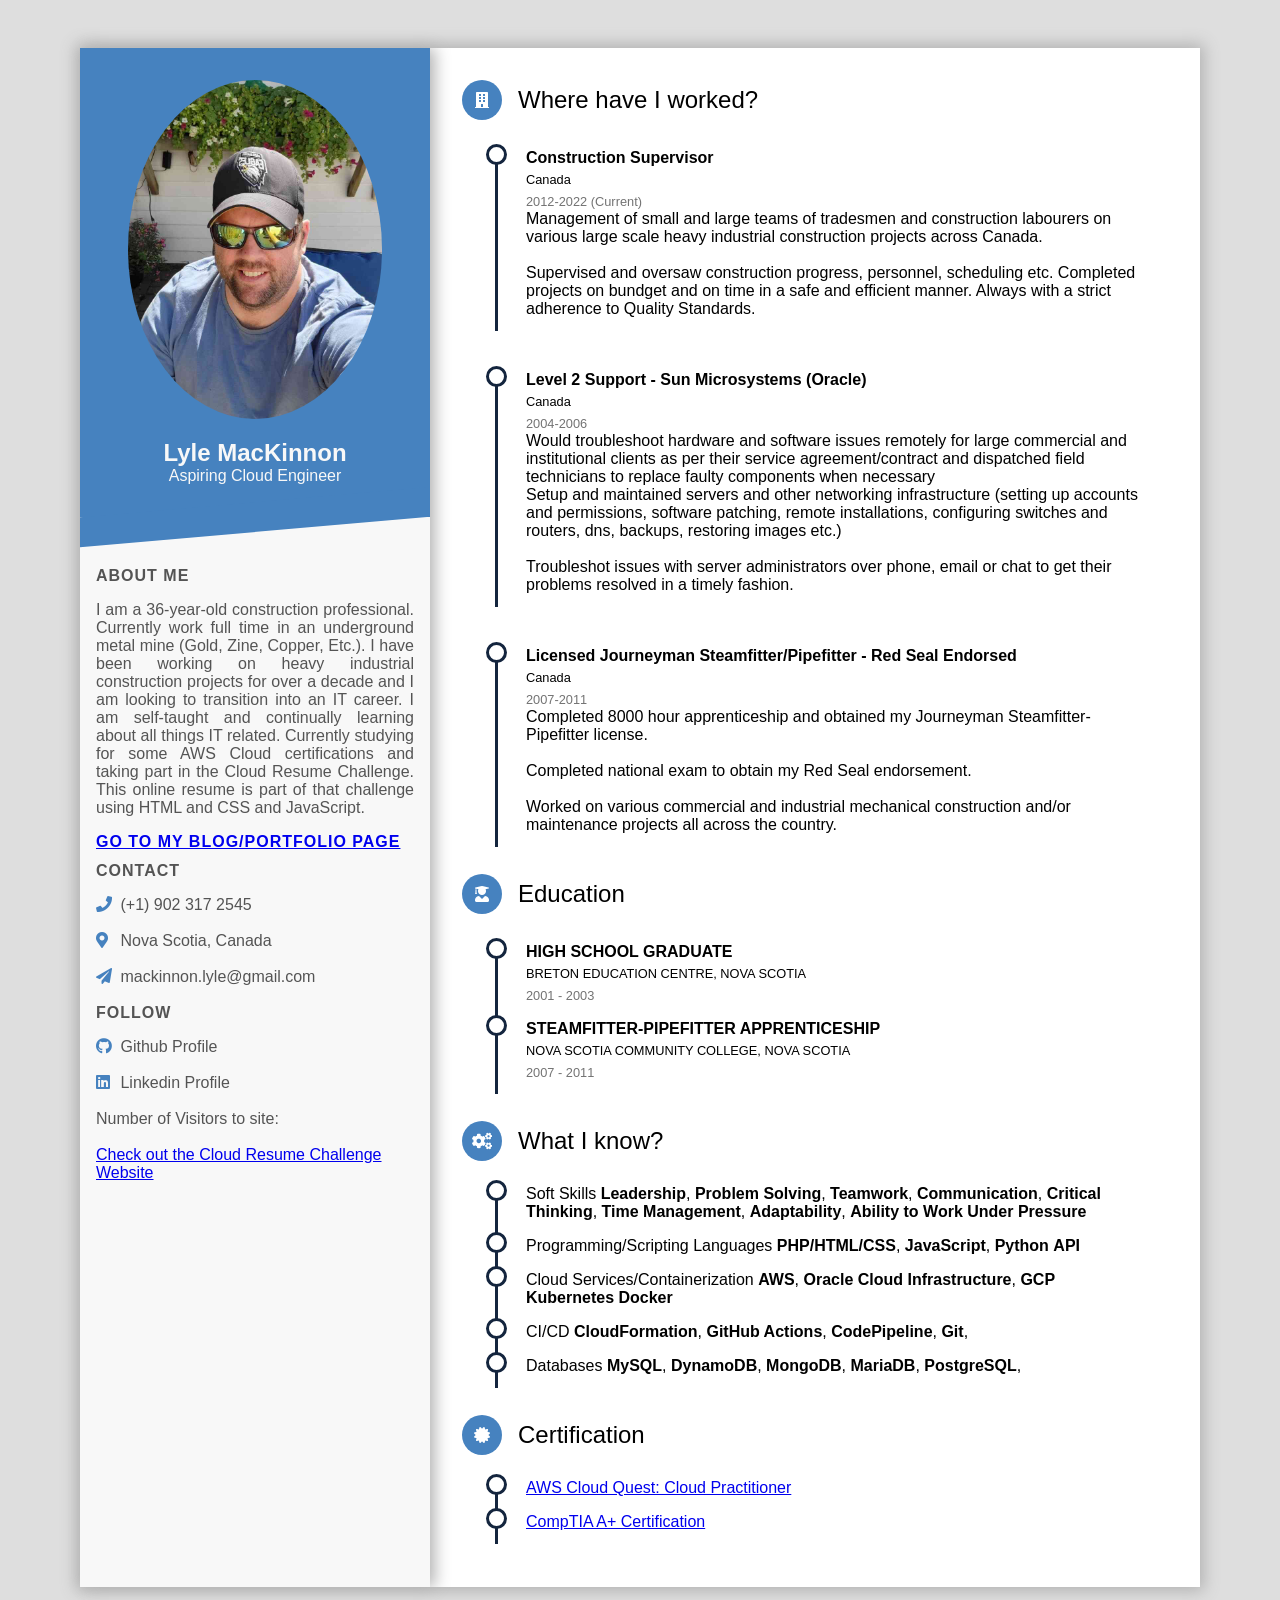
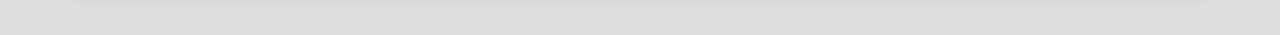
==== website/index.html @ 3e579a57 "added Tests 19" ====
<!DOCTYPE html>
<html>
    <head>

      <script src="script.js"></script>


        
        <meta charset="utf-8">
        <meta http-equiv="X-UA-Compatible" content="IE=edge">
        <meta name="viewport" content="width=device-width, initial-scale=1">
        <meta name="description" content="Lyle's Cloud Resume Challenge Website">
        <meta property="og:site_name" content="Lyle MacKinnon">
        <meta property="og:title" content="Future Cloud Engineer" />
        <meta property="og:description" content="Lyle's Cloud Resume Challenge Website" />
        <meta property="og:image" itemprop="image" content="lyle.jpg">
        <meta property="og:type" content="website" />
        <link rel="stylesheet" href="style.css">
        <link rel="stylesheet" href="https://use.fontawesome.com/releases/v5.0.13/css/all.css" integrity="sha384-DNOHZ68U8hZfKXOrtjWvjxusGo9WQnrNx2sqG0tfsghAvtVlRW3tvkXWZh58N9jp" crossorigin="anonymous">
        <title>Lyle's Cloud Resume Challenge Website</title>
    </head>
    <body>
      <script src="script.js"></script>
            <div class="wrapper">
                    <div class="intro">
                      <div class="profile">
                        <div class="photo">
                          <img src="lyle.jpg">
                        </div>
                        <div class="bio">
                          <h1 class="name">Lyle MacKinnon</h1>
                          <p class="profession">Aspiring Cloud Engineer</p>
                        </div>
                      </div>

                      



                      <div class="intro-section about">

                        <h1 class="title">About me</h1>
                        <p class="paragraph">
                            I am a 36-year-old construction professional. Currently work full time in an underground metal mine (Gold, Zine, Copper, Etc.). I have been working on heavy industrial construction projects for over a decade and I am looking to transition into an IT career.  I am self-taught and continually learning about all things IT related.  Currently studying for some AWS Cloud certifications and taking part in the Cloud Resume Challenge. This online resume is part of that challenge using HTML and CSS and JavaScript.
                        </p>
                      </div>
                      <div class="intro-section contact">
                          <h1 class="title"><a target="_blank" rel="author" href="https://www.lylemackinnon.com">Go To My Blog/Portfolio Page</a></h1>    
                      </div>
                      <div class="intro-section contact">
                        <h1 class="title">Contact</h1>
                        <div class="info-section">
                          <i class="fas fa-phone"></i>
                          <span>(+1) 902 317 2545</span>
                        </div>
                        <div class="info-section">
                          <i class="fas fa-map-marker-alt"></i>
                          <span>Nova Scotia, Canada</span>
                        </div>
                        <div class="info-section">
                          <i class="fas fa-paper-plane"></i>
                          <span>mackinnon.lyle@gmail.com</span>
                        </div>
                      </div>
                  
                      <div class="intro-section follow">
                        <h1 class="title">Follow</h1>
                        <div class="info-section link">
                          <i class="fab fa-github"></i>
                          <a target="_blank" rel="author" href="https://github.com/mackinnonlyle">
                            <span>Github Profile</span>
                          </a>
                        </div>
                     
                        <div class="info-section link">
                          <i class="fab fa-linkedin"></i>
                          <a target="_blank" rel="author" href="https://www.linkedin.com/in/lyle-m-a7637022a/">
                            <span>Linkedin Profile</span>
                          </a>
                        </div>

                        <div id="visitors" class="visitors"> Number of Visitors to site: <span id="visits"></span><span id="loader" class="loader"></span>
                        </div>
                        
                        <br>
                        <div><a href="https://cloudresumechallenge.dev">Check out the Cloud Resume Challenge Website</a></div>
                      </div>
                    </div>
                    <div class="detail">
                        <div class="detail-section edu">
                            <div class="detail-title">
                                <div class="title-icon">
                                <i class="fas fa-building"></i>
                                </div>
                                <span>Where have I worked?</span>
                            </div>
                            <div class="detail-content">
                                <div class="timeline-block">
                                <h1>Construction Supervisor</h1>
                                <p>Canada</p>
                                <time>2012-2022 (Current)</time>
                                <div>
                                    
                                  <div>
                                      Management of small and large teams of tradesmen and construction labourers on various large scale heavy industrial construction projects across Canada.
                                  </div>
                                  <br>
                                  <div>
                                      Supervised and oversaw construction progress, personnel, scheduling etc. Completed projects on bundget and on time in a safe and efficient manner. Always with a strict adherence to Quality Standards.
                                  </div>
                                    
                                </div>
                                </div>
                            </div>
                           
                            <div class="detail-content">
                                    <div class="timeline-block">
                                    <h1>Level 2 Support - Sun Microsystems (Oracle)</h1>
                                    <p>Canada</p>
                                    <time>2004-2006</time>
                                    <div>
                                        Would troubleshoot hardware and software issues remotely for large commercial and institutional clients as per their service agreement/contract and dispatched field technicians to replace faulty components when necessary
                      
                                            <div>
                                                Setup and maintained servers and other networking infrastructure (setting up accounts and permissions, software patching, remote installations, configuring switches and routers, dns, backups, restoring images etc.)
                                            </div>
                                            <br>
                                            <div>
                                                Troubleshot issues with server administrators over phone, email or chat to get their problems resolved in a timely fashion.
                                              </div>
                                      
                                    
                                                
                                            </div>
                                            </div>
                                    </div>
                                    <div class="detail-content">
                                      <div class="timeline-block">
                                      <h1>Licensed  Journeyman Steamfitter/Pipefitter - Red Seal Endorsed</h1>
                                      <p>Canada</p>
                                      <time>2007-2011</time>
                                      <div>
                                          
                                        <div>
                                            Completed 8000 hour apprenticeship and obtained my Journeyman Steamfitter-Pipefitter license.
                                        </div>
                                        <br>
                                        <div>
                                            Completed national exam to obtain my Red Seal endorsement.
                                        </div>
                                        <br>
                                        <div>
                                            Worked on various commercial and industrial mechanical construction and/or maintenance projects all across the country.
                                        </div>
                                       
                                      </div>
                                      </div>
                                  </div>

                        </div>
                      <div class="detail-section edu">
                        <div class="detail-title">
                          <div class="title-icon">
                            <i class="fas fa-user-graduate"></i>
                          </div>
                          <span>Education</span>
                        </div>
                        <div class="detail-content">
                          <div class="timeline-block">
                            <h1>HIGH SCHOOL GRADUATE </h1>
                            <p>BRETON EDUCATION CENTRE, NOVA SCOTIA</p>
                            <time>2001 - 2003</time>

                          </div>
                            
                            <div class="detail-content">
                                <div class="timeline-block">
                                  <h1>STEAMFITTER-PIPEFITTER APPRENTICESHIP </h1>
                                  <p>NOVA SCOTIA COMMUNITY COLLEGE, NOVA SCOTIA</p>
                                  <time>2007 - 2011</time>
                                  
                                </div>

                          </div>
                        </div>
                      </div>
                      <div class="detail-section edu">
                          <div class="detail-title">
                            <div class="title-icon">
                              <i class="fas fa-cogs"></i>
                            </div>
                            <span>What I know?</span>
                          </div>
                          <div class="detail-content">


                            <div class="timeline-block">Soft Skills
                              <strong class="Tag">Leadership</strong>,
                              <strong class="Tag">Problem Solving</strong>,
                              <strong class="Tag">Teamwork</strong>, 
                              <strong class="Tag">Communication</strong>,
                              <strong class="Tag">Critical Thinking</strong>,
                              <strong class="Tag">Time Management</strong>, 
                              <strong class="Tag">Adaptability</strong>,
                              <strong class="Tag">Ability to Work Under Pressure</strong>

                          </div>


                                  <div class="timeline-block">Programming/Scripting Languages
                                      <strong class="Tag">PHP/HTML/CSS</strong>,
                                      <strong class="Tag">JavaScript</strong>, 
                                      <strong class="Tag">Python</strong>
                                      <strong class="Tag">API</strong>
                                  </div>
              
                                  <div class="timeline-block">Cloud Services/Containerization
                                      <strong class="Tag">AWS</strong>,
                                      <strong class="Tag">Oracle Cloud Infrastructure</strong>,
                                      <strong class="Tag">GCP</strong>
                                      <strong class="Tag">Kubernetes</strong>
                                      <strong class="Tag">Docker</strong>
                                  </div>
                                  <div class="timeline-block">CI/CD 
                                      <strong class="Tag">CloudFormation</strong>,
                                      <strong class="Tag">GitHub Actions</strong>,
                                      <strong class="Tag">CodePipeline</strong>,
                                      <strong class="Tag">Git</strong>,
                                  </div>
                                  
                                  <div class="timeline-block">Databases
                                      <strong class="Tag">MySQL</strong>,
                                      <strong class="Tag">DynamoDB</strong>,
                                      <strong class="Tag">MongoDB</strong>,
                                      <strong class="Tag">MariaDB</strong>,
                                      <strong class="Tag">PostgreSQL</strong>,
                                  </div>
                        
                          </div>
                        </div>
                        <div class="detail-section edu">
                            <div class="detail-title">
                              <div class="title-icon">
                                <i class="fas fa-certificate"></i>
                              </div>
                              <span>Certification</span>
                            </div>
                            <div class="detail-content">
                              <div class="timeline-block">
                                  <a href="https://www.credly.com/badges/567d5b68-485e-4e83-8660-c794102bd4ed/public_url">AWS Cloud Quest: Cloud Practitioner</a>
                              </div>
                              <div class="detail-content">
                                <div class="timeline-block">
                                    <a href="https://www.credly.com/badges/f12c98de-fb73-4321-8a29-a794b80d8d8f/public_url">CompTIA A+ Certification</a>
                                </div>

                            </div>
                          </div>
                      </div>
                    </div>
                  </div>

                  


    </body>
</html>
---- website/style.css ----
:root {
    --color-gray-light-1: #f8f8f8;
    --color-gray-light-2: #e9e9e9;
    --color-gray-light-3: #dedede;
    --color-gray-dark-1: #545454;
    --color-gray-dark-2: #737373;
    --color-gray-dark-3: #9a9a9a;
    --color-blue-dark-1: #00387f;
    --color-tiffany: #00a6a6;
    --profile-theme: #4682bf;
    --timeline-circle-theme: #14253e;
  
    --pgbar-length: 100%;
  
    --MATH-PI: 3.1415px;
    --percent: 100;
  }
  
  html {
    font-size: 100%;
    font-family: "PT Sans", sans-serif;
  }
  
  * {
    box-sizing: border-box;
  }
  
  body {
    margin: 0;
    padding: 3rem 1rem;
    min-height: 100vh;
    background-color: var(--color-gray-light-3);
  }
  
  .wrapper {
    margin: 0 auto;
    max-width: 70rem;
    background-color: var(--color-gray-light-2);
    display: flex;
    box-shadow: 0px 0px 15px 4px #b3b3b3;
  }
  
  .intro {
    flex: 0 0 350px;
    background-color: var(--color-gray-light-1);
    box-shadow: 5px 0px 15px 0px #b3b3b3;
    z-index: 5;
  }
  .profile {
    position: relative;
    background-color: var(--profile-theme);
    padding: 2rem 1rem;
    margin-bottom: 50px;
    text-align: center;
    user-select: none;
  }
  .profile::after {
    content: " ";
    position: absolute;
    left: 0;
    bottom: -15px;
    width: 100%;
    height: 30px;
    background-color: var(--profile-theme);
    transform: skewY(-5deg);
  }
  .photo img {
    width: 80%;
    border-radius: 50%;
  }
  
  .bio .name {
    font-size: 1.5rem;
    text-align: center;
    color: var(--color-gray-light-1);
    margin: 0;
    margin-top: 1rem;
  }
  .bio .profession {
    font-size: 1rem;
    text-align: center;
    color: var(--color-gray-light-1);
    margin: 0;
  }
  
  .intro-section {
    padding: 0 1rem;
    color: var(--color-gray-dark-1);
  }
  .intro-section .title {
    font-size: 1rem;
    font-weight: bold;
    text-transform: uppercase;
    letter-spacing: 1px;
  }
  .about .paragraph {
    text-align: justify;
  }
  .info-section {
    margin: 1rem 0;
  }
  .info-section span {
    position: relative;
    transition: all 0.3s;
  }
  .info-section i {
    color: var(--profile-theme);
    width: 20px;
    height: 20px;
  }
  
  .link a {
    text-decoration: none;
    color: inherit;
  }
  
  .link span::after {
    position: absolute;
    content: "";
    left: 50%;
    bottom: -3px;
    width: 0;
    height: 2px;
    background-color: var(--profile-theme);
    transition: width 0.3s;
    /*transition-timing-function: cubic-bezier(.64,.51,.16,.86);*/
    transition-timing-function: cubic-bezier(0.92, 0.57, 0.33, 1.02);
    transform: translate(-50%, 0);
  }
  
  .link span:hover {
    color: var(--profile-theme);
  }
  .link span:hover::after {
    width: 100%;
  }
  
  /* Detail section overall setting*/
  .detail {
    flex: 1 0 0;
    background-color: white;
    padding: 2rem;
  }
  .detail:hover > .detail-section:not(:hover) {
    opacity: 0.3;
  }
  .detail-section {
    transition: all 0.3s;
  }
  .detail-section:not(:last-of-type) {
    padding-bottom: 1rem;
  }
  .detail-title {
    display: flex;
    align-items: center;
  }
  .detail-section > .detail-content {
    padding: 1.5rem;
    padding-left: 2rem;
    user-select: none;
  }
  .detail-section.edu > .detail-content {
    padding-left: calc(1.5rem + 10px);
  }
  .title-icon + span {
    font-size: 1.5rem;
    transition: all 0.3s;
  }
  .title-icon {
    display: inline-flex;
    justify-content: center;
    align-items: center;
    padding: 1rem;
    margin-right: 1rem;
    width: 2.5rem;
    height: 2.5rem;
    background-color: var(--profile-theme);
    border-radius: 50%;
    transition: all 0.3s;
  }
  .title-icon i {
    color: white;
    line-height: 1rem;
    font-size: 1rem;
    text-align: center;
  }
  .detail-section:hover .title-icon {
    transform: scale(1.5);
    margin-right: 1.5rem;
  }
  .detail-section:hover .title-icon + span {
    letter-spacing: 1.5px;
  }
  
  /* time line block in education section */
  .timeline-block {
    position: relative;
    padding-left: 30px;
  }
  .timeline-block:not(:last-of-type) {
    margin-bottom: 1rem;
  }
  .timeline-block h1 {
    font-size: 1rem;
    margin: 5px 0;
    transition: all 0.3s;
  }
  .timeline-block p {
    font-size: 0.8rem;
    margin: 5px 0;
  }
  .timeline-block time {
    font-size: 0.8rem;
    color: var(--color-gray-dark-2);
  }
  .timeline-block::before {
    position: absolute;
    content: "";
    width: 15px;
    height: 15px;
    background-color: white;
    border: 3px solid var(--timeline-circle-theme);
    border-radius: 50%;
    left: -10px;
    top: -5px;
  }
  .timeline-block::after {
    position: absolute;
    content: "";
    width: 3px;
    height: 100%;
    background-color: var(--timeline-circle-theme);
    left: -1px;
    top: 13px;
  }
  .timeline-block:hover h1 {
    color: var(--color-tiffany);
  }
  .timeline-block:hover::before {
    animation: circle 1.2s infinite;
  }
  
  /* Programming skills section */
  .pg-list,
  .tool-list,
  .favor-list {
    padding: 0;
    list-style: none;
  }
  .pg-list > li {
    margin: 1rem 0;
    display: flex;
    align-items: center;
  }
  .sb-skeleton {
    position: relative;
    flex: 1 0 auto;
    height: 2px;
    background-color: var(--color-gray-dark-3);
  }
  .pg-list > li > span {
    flex: 0 0 100px;
  }
  .sb-skeleton > .skillbar {
    position: absolute;
    left: 0;
    top: -1px;
    width: var(--pgbar-length);
    height: 4px;
    background-color: var(--profile-theme);
  }
  .tool-list {
    list-style: none;
    display: flex;
    justify-content: space-between;
  }
  .tool-list > li {
    position: relative;
    text-align: center;
    flex: 0 0 25%;
  }
  .tool-list > li > svg {
    position: relative;
    fill: transparent;
    width: 95%;
    transform: rotate(-90deg);
  }
  .tool-list > li > svg > circle {
    stroke-width: 1px;
    stroke: #cdcdcd;
  }
  .tool-list > li > svg > circle.cbar {
    stroke-width: 3px;
    stroke: var(--profile-theme);
    stroke-linecap: round;
    stroke-dashoffset: 0;
    stroke-dasharray: calc(var(--MATH-PI) * 45 * 2);
    transition: all 0.8s;
    transition-timing-function: cubic-bezier(0.64, 0.51, 0.16, 0.86);
  }
  .tool-list > li:hover > svg > circle.cbar {
    stroke-width: 4px;
    stroke: var(--color-tiffany);
    stroke-dashoffset: calc(var(--MATH-PI) * 45 * 2 * (1 - var(--percent)));
  }
  .tool-list > li > .tl-name,
  .tool-list > li > .tl-exp {
    position: absolute;
    left: 50%;
    color: var(--color-gray-dark-1);
  }
  .tool-list > li > .tl-name {
    top: 50%;
    font-size: 1.2rem;
    transform: translate(-50%, -50%);
  }
  .tool-list > li > .tl-exp {
    top: calc(50% + 1.4rem);
    font-size: 1rem;
    transform: translate(-50%, -50%);
  }
  /* Interests Section */
  .outer-frame {
    border: 1px solid var(--color-gray-dark-3);
    border-radius: 5px;
  }
  .favor-list {
    display: flex;
    flex-wrap: wrap;
    align-items: center;
    align-content: center;
  }
  .favor-list > li {
    display: flex;
    flex: 1 0 0;
    align-items: center;
    justify-content: baseline;
    flex-direction: column;
    color: var(--profile-theme);
    padding: 1rem 0;
    transition: all 0.3s;
  }
  .favor-list > li > i {
    display: inline-flex;
    justify-content: center;
    align-items: center;
    font-size: 40px;
    width: 50px;
    height: 50px;
  }
  .favor-list > li:hover {
    transform: scale(1.2);
    color: var(--color-tiffany);
  }
  .favor-list > li > span {
    letter-spacing: 1px;
  }
  
  @keyframes circle {
    0% {
      box-shadow: 0 0 0 0px rgba(51, 52, 57, 1);
    }
    100% {
      box-shadow: 0 0 0 6px rgba(51, 52, 57, 0);
    }
  }
  
  @media (max-width: 1024px) {
    html {
      font-size: 90%;
    }
    .wrapper {
      flex-direction: column;
    }
    .intro,
    .detail {
      flex: 0 0 100%;
      box-shadow: none;
    }
    .intro-section {
      padding: 0 2rem;
    }
    .profile {
      margin-bottom: 1rem;
    }
    .profile::after {
      display: none;
    }
    .photo img {
      width: 100px;
      height: 100px;
    }
  }
  
  @media (max-width: 768px) {
    html {
      font-size: 80%;
    }
    .tool-list {
      flex-wrap: wrap;
    }
    .tool-list > li {
      flex: 0 0 33.33%;
    }
    .favor-list > li {
      flex: 0 0 33.3333%;
    }
  }
  @media (max-width: 500px) {
    html {
      font-size: 70%;
    }
  }
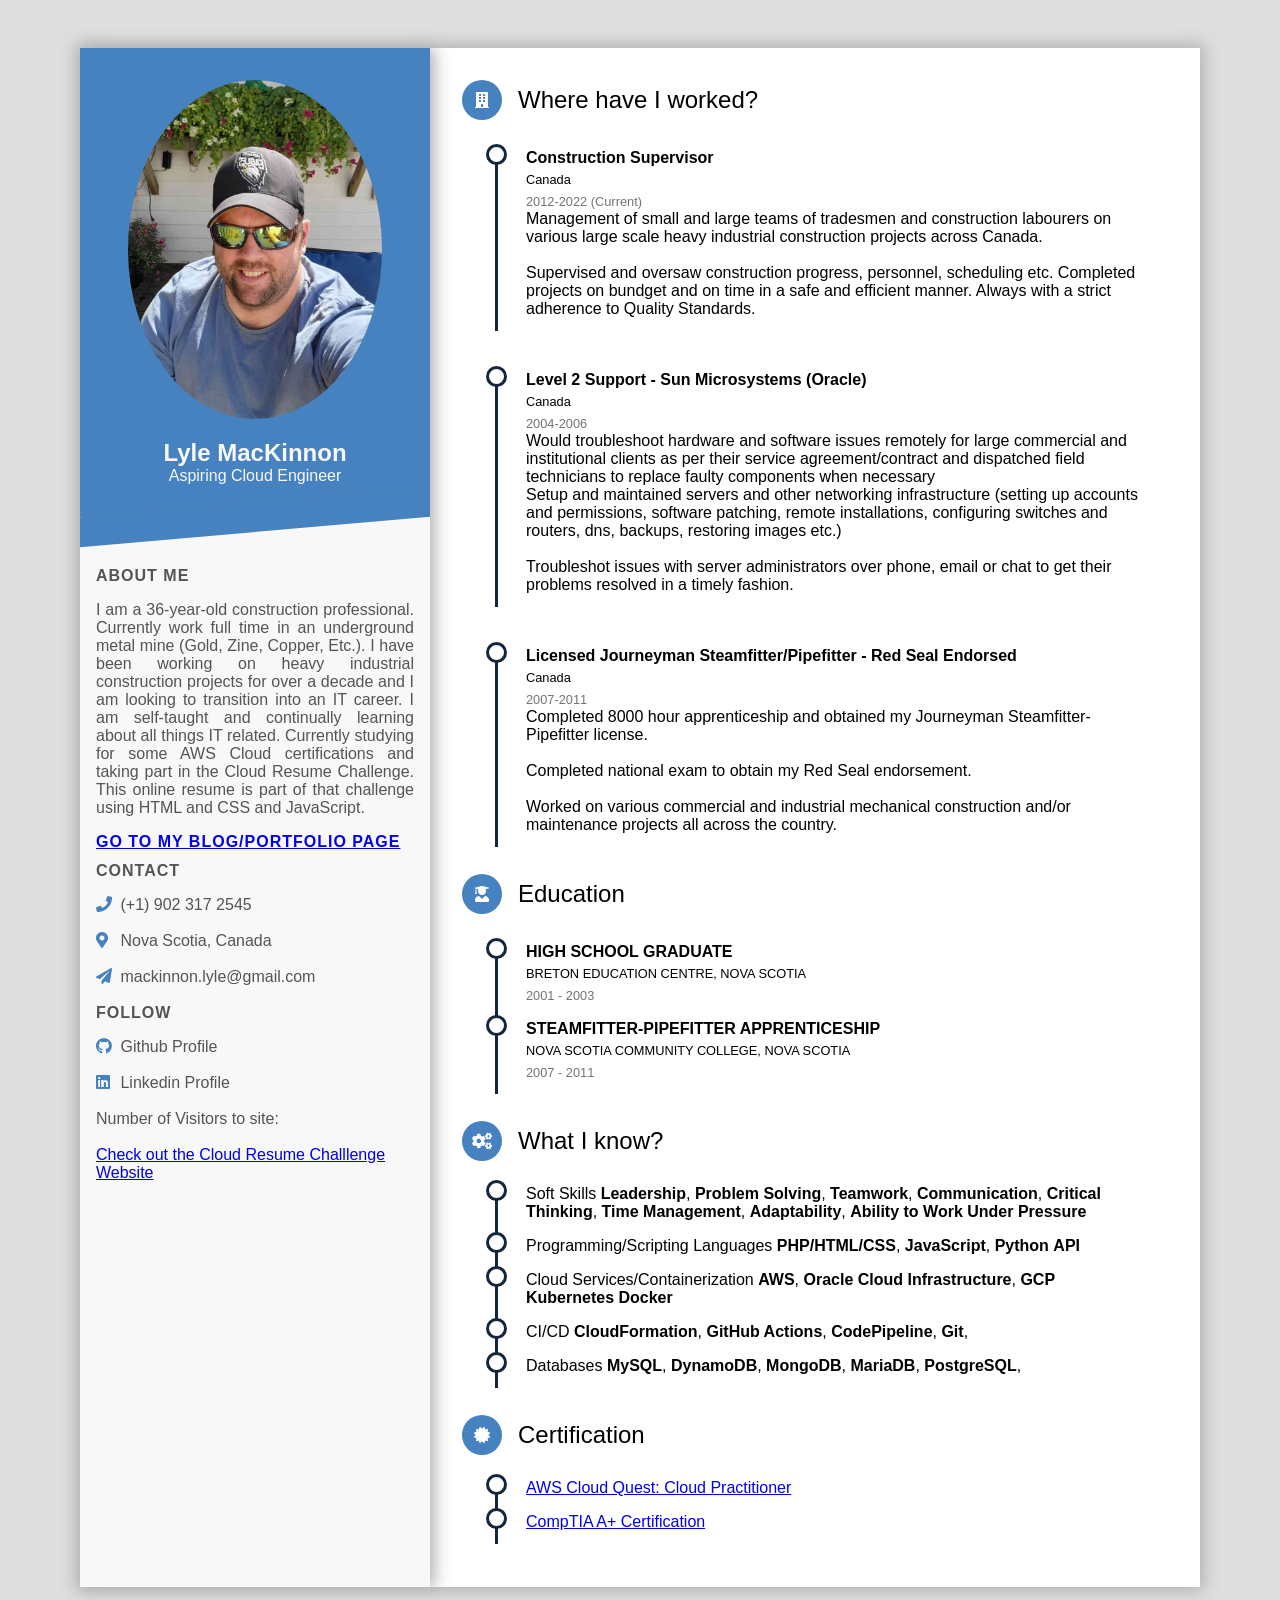
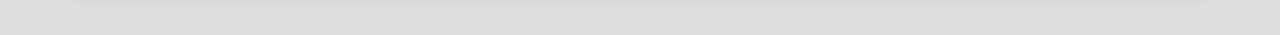
==== commit 9dba798b: "added Tests 22" ====
--- a/website/index.html
+++ b/website/index.html
@@ -83,7 +83,7 @@
                         </div>
                         
                         <br>
-                        <div><a href="https://cloudresumechallenge.dev">Check out the Cloud Resume Challenge Website</a></div>
+                        <div><a href="https://cloudresumechallenge.dev">Check out the Cloud Resume Challlenge Website</a></div>
                       </div>
                     </div>
                     <div class="detail">
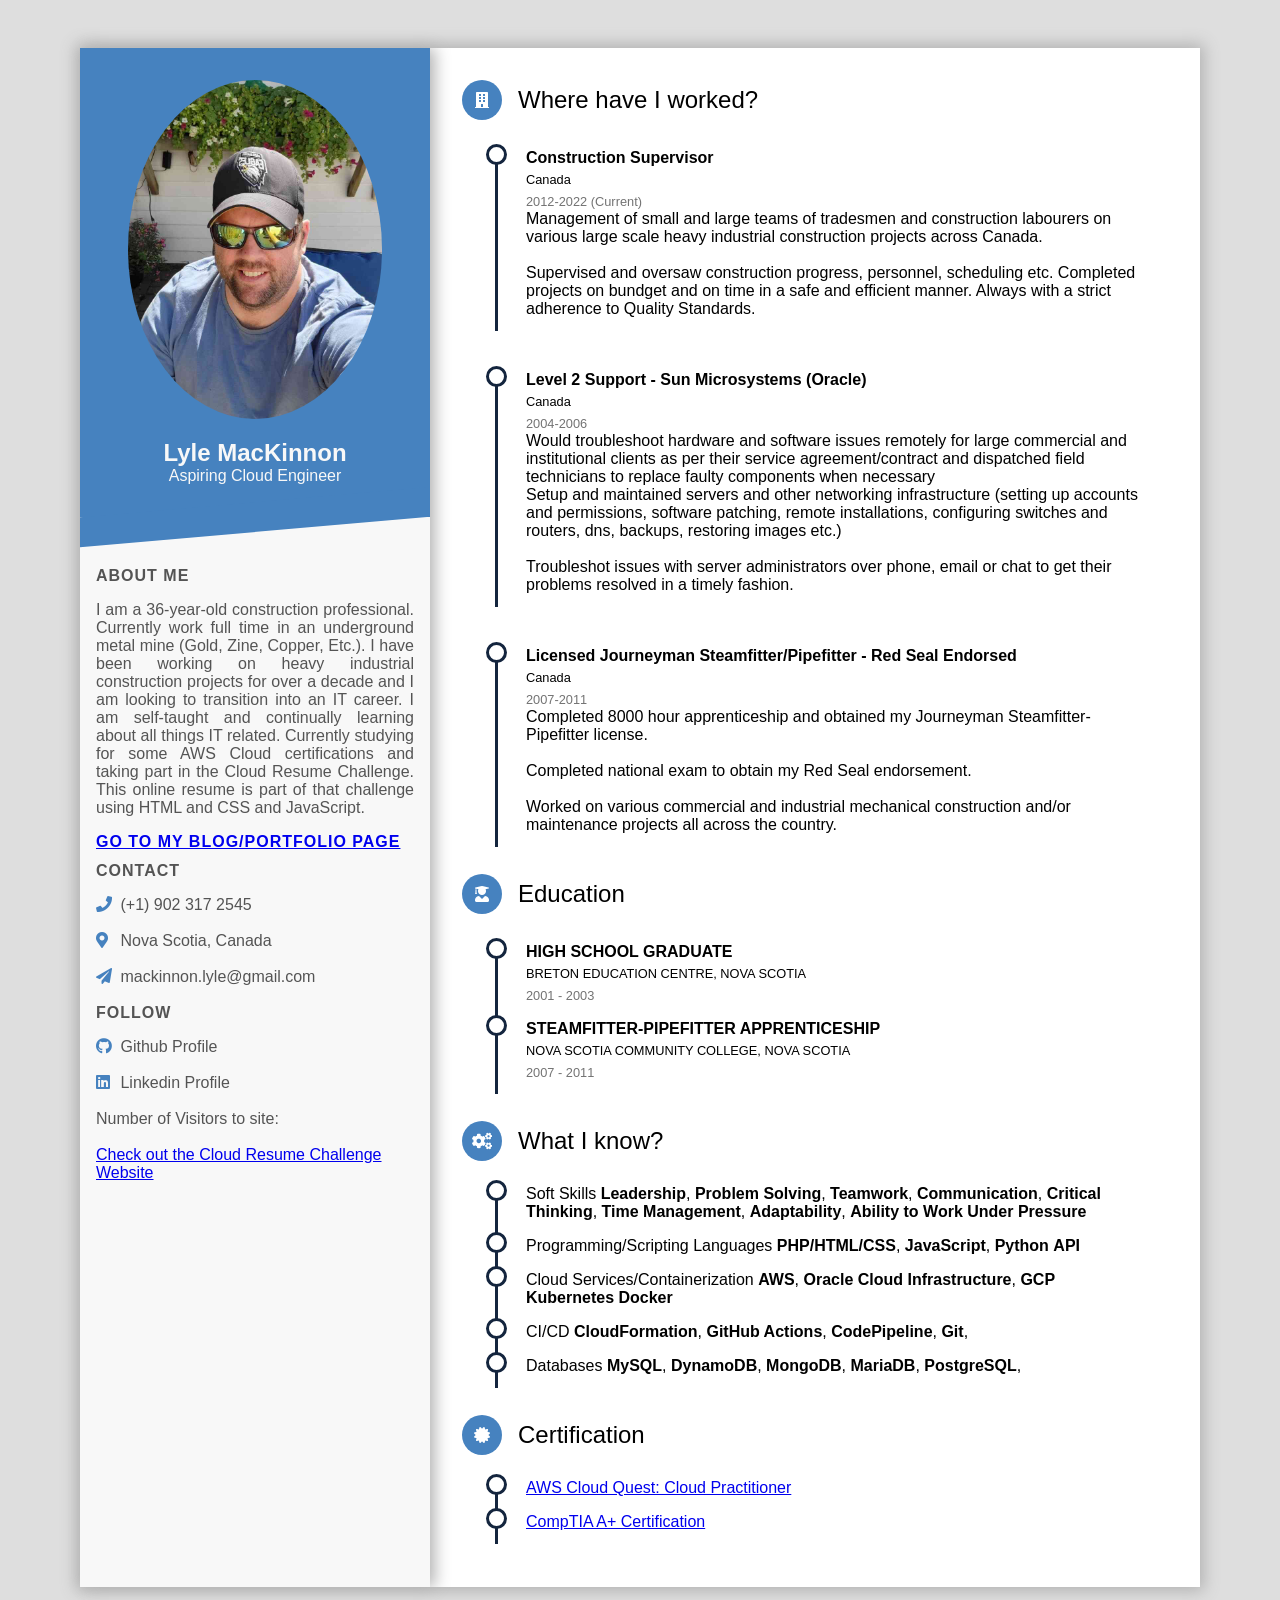
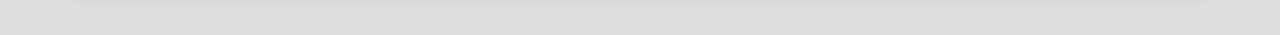
==== commit 69b0fd06: "added Tests 24" ====
--- a/website/index.html
+++ b/website/index.html
@@ -83,7 +83,7 @@
                         </div>
                         
                         <br>
-                        <div><a href="https://cloudresumechallenge.dev">Check out the Cloud Resume Challlenge Website</a></div>
+                        <div><a href="https://cloudresumechallenge.dev">Check out the Cloud Resume Challenge Website</a></div>
                       </div>
                     </div>
                     <div class="detail">
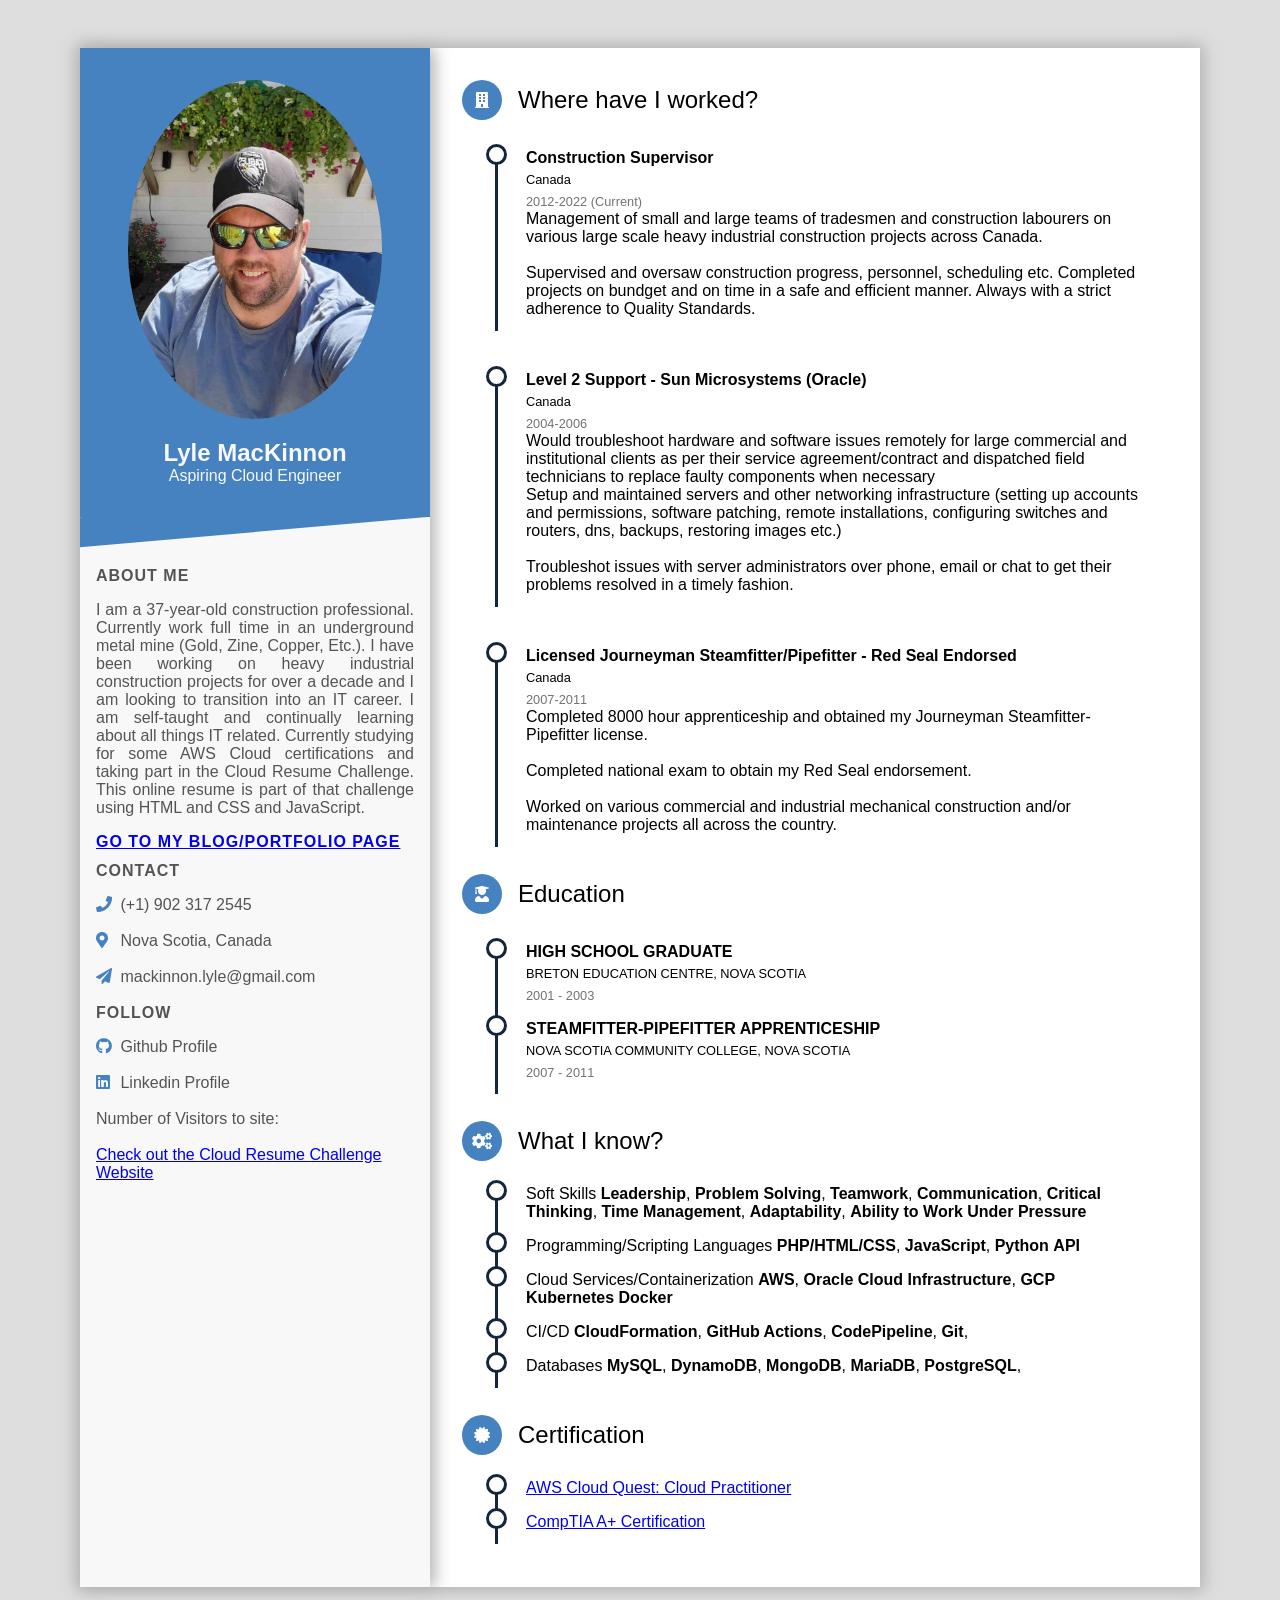
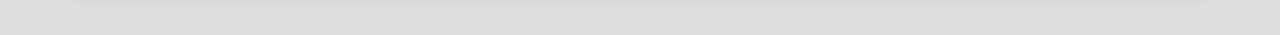
==== commit a8002fe1: "update html" ====
--- a/website/index.html
+++ b/website/index.html
@@ -41,7 +41,7 @@
 
                         <h1 class="title">About me</h1>
                         <p class="paragraph">
-                            I am a 36-year-old construction professional. Currently work full time in an underground metal mine (Gold, Zine, Copper, Etc.). I have been working on heavy industrial construction projects for over a decade and I am looking to transition into an IT career.  I am self-taught and continually learning about all things IT related.  Currently studying for some AWS Cloud certifications and taking part in the Cloud Resume Challenge. This online resume is part of that challenge using HTML and CSS and JavaScript.
+                            I am a 37-year-old construction professional. Currently work full time in an underground metal mine (Gold, Zine, Copper, Etc.). I have been working on heavy industrial construction projects for over a decade and I am looking to transition into an IT career.  I am self-taught and continually learning about all things IT related.  Currently studying for some AWS Cloud certifications and taking part in the Cloud Resume Challenge. This online resume is part of that challenge using HTML and CSS and JavaScript.
                         </p>
                       </div>
                       <div class="intro-section contact">
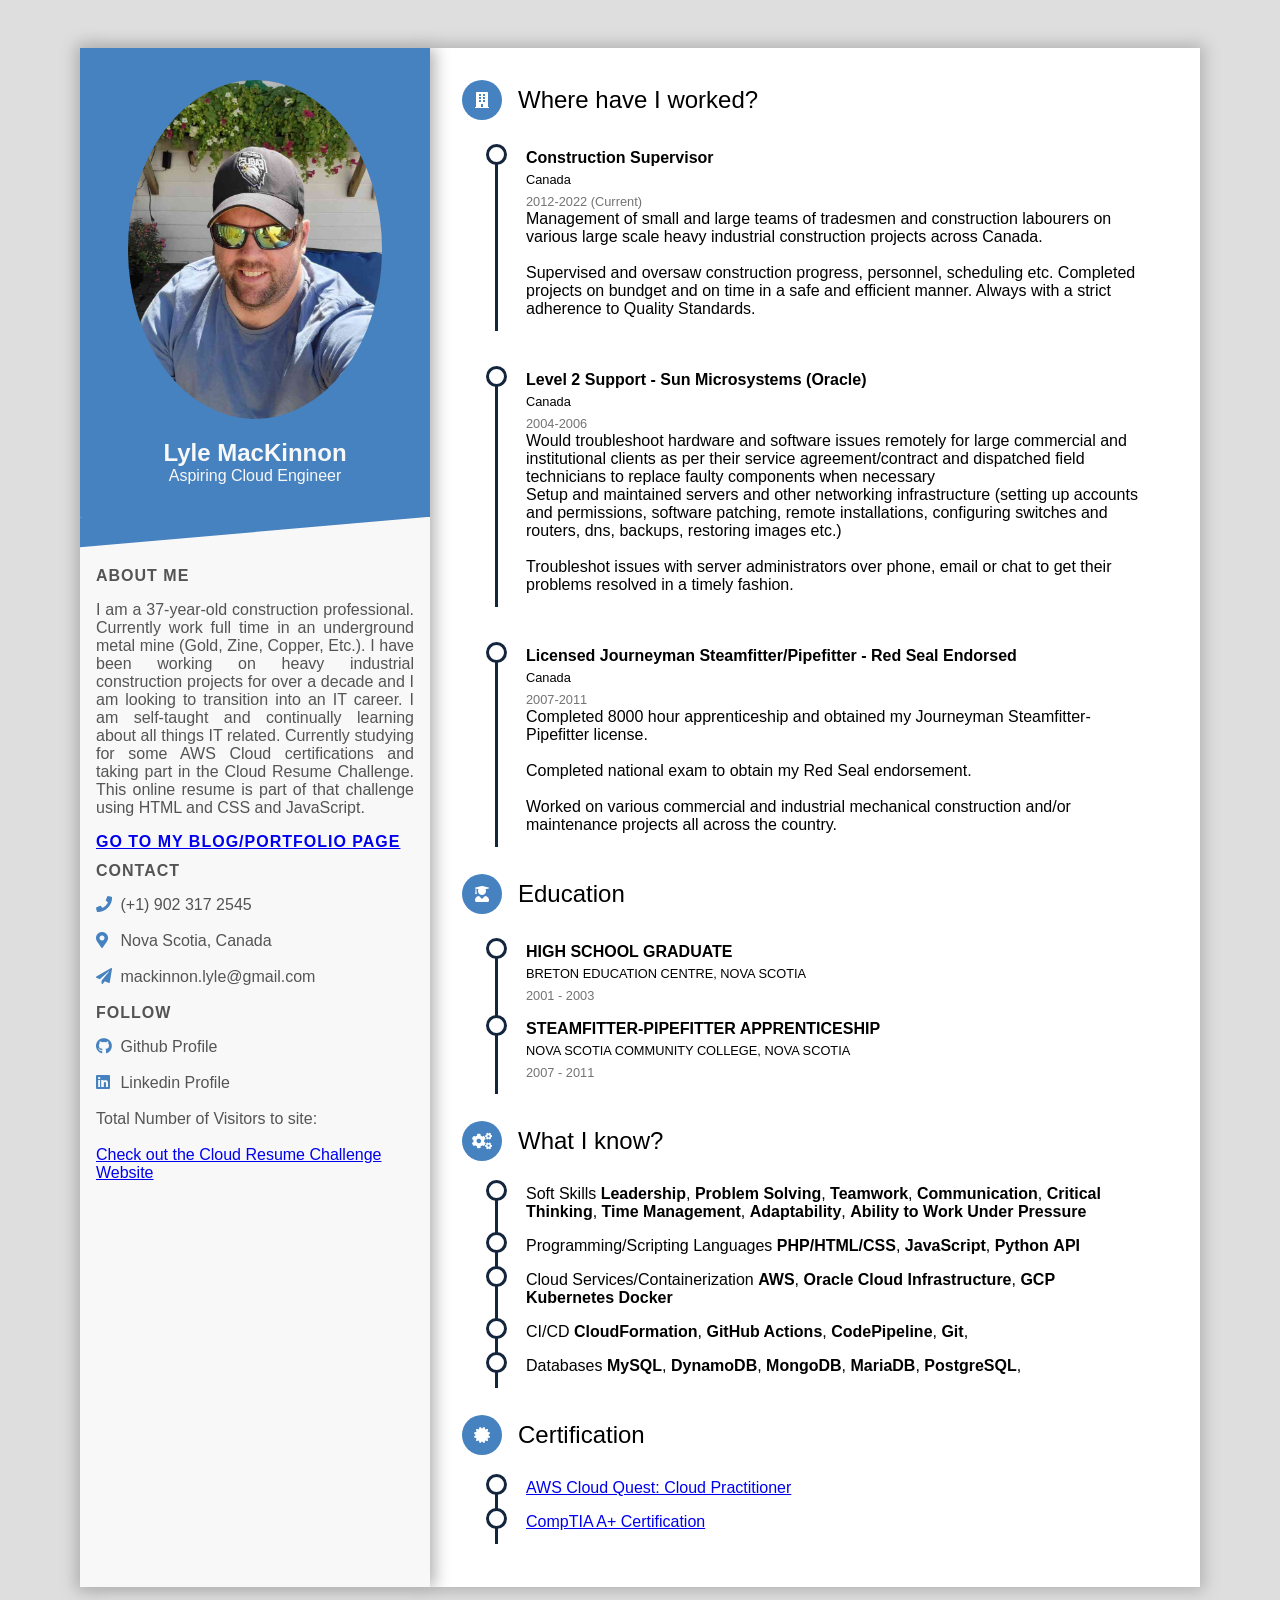
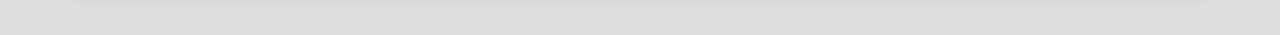
==== commit b5a8e435: "Update index.html" ====
--- a/website/index.html
+++ b/website/index.html
@@ -79,7 +79,7 @@
                           </a>
                         </div>
 
-                        <div id="visitors" class="visitors"> Number of Visitors to site: <span id="visits"></span><span id="loader" class="loader"></span>
+                        <div id="visitors" class="visitors"> Total Number of Visitors to site: <span id="visits"></span><span id="loader" class="loader"></span>
                         </div>
                         
                         <br>
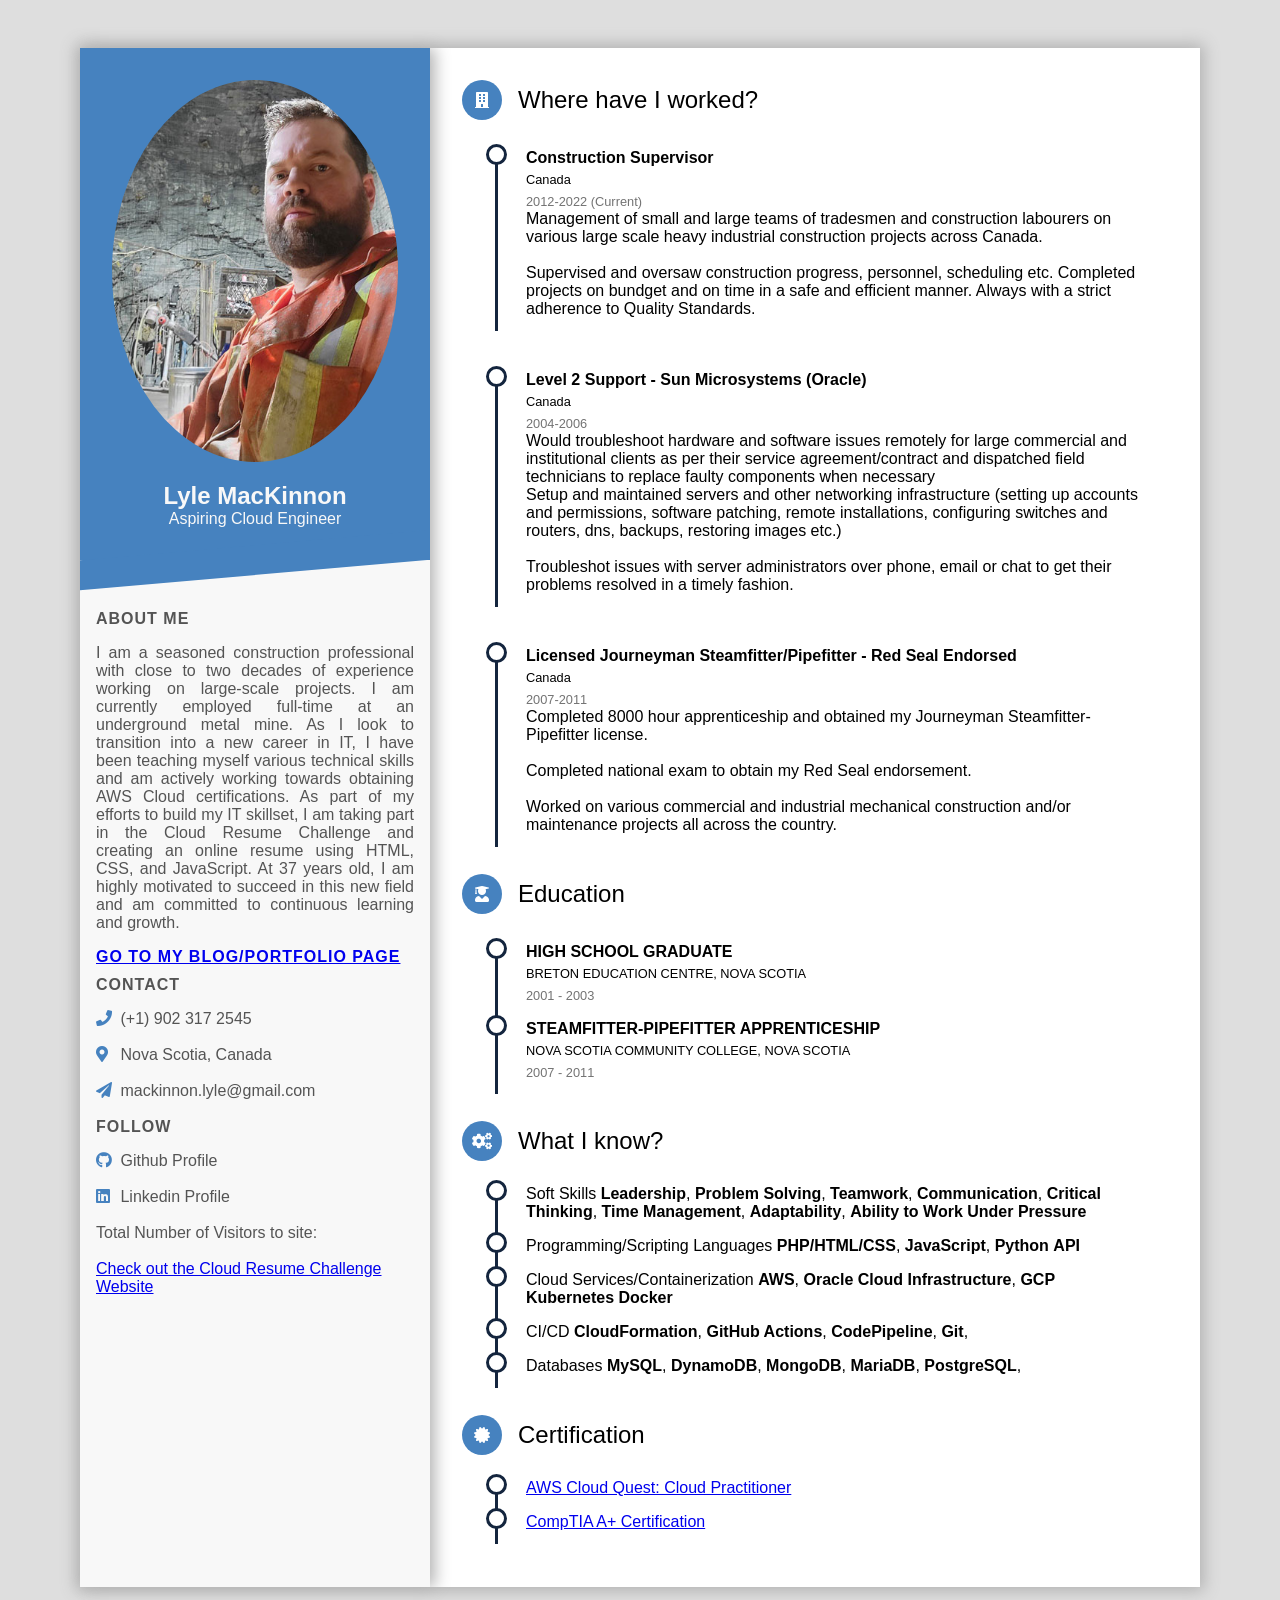
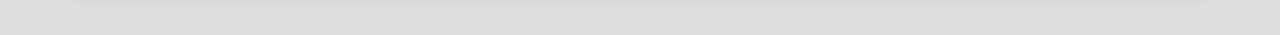
==== commit 0bdfbd37: "1" ====
--- a/website/index.html
+++ b/website/index.html
@@ -20,7 +20,7 @@
         <title>Lyle's Cloud Resume Challenge Website</title>
     </head>
     <body>
-      <script src="script.js"></script>
+      
             <div class="wrapper">
                     <div class="intro">
                       <div class="profile">
@@ -41,7 +41,7 @@
 
                         <h1 class="title">About me</h1>
                         <p class="paragraph">
-                            I am a 37-year-old construction professional. Currently work full time in an underground metal mine (Gold, Zine, Copper, Etc.). I have been working on heavy industrial construction projects for over a decade and I am looking to transition into an IT career.  I am self-taught and continually learning about all things IT related.  Currently studying for some AWS Cloud certifications and taking part in the Cloud Resume Challenge. This online resume is part of that challenge using HTML and CSS and JavaScript.
+                          I am a seasoned construction professional with close to two decades of experience working on large-scale projects. I am currently employed full-time at an underground metal mine. As I look to transition into a new career in IT, I have been teaching myself various technical skills and am actively working towards obtaining AWS Cloud certifications. As part of my efforts to build my IT skillset, I am taking part in the Cloud Resume Challenge and creating an online resume using HTML, CSS, and JavaScript. At 37 years old, I am highly motivated to succeed in this new field and am committed to continuous learning and growth.
                         </p>
                       </div>
                       <div class="intro-section contact">
--- a/website/style.css
+++ b/website/style.css
@@ -65,8 +65,8 @@
     transform: skewY(-5deg);
   }
   .photo img {
-    width: 80%;
-    border-radius: 50%;
+    width: 90%;
+    border-radius: 80%;
   }
   
   .bio .name {
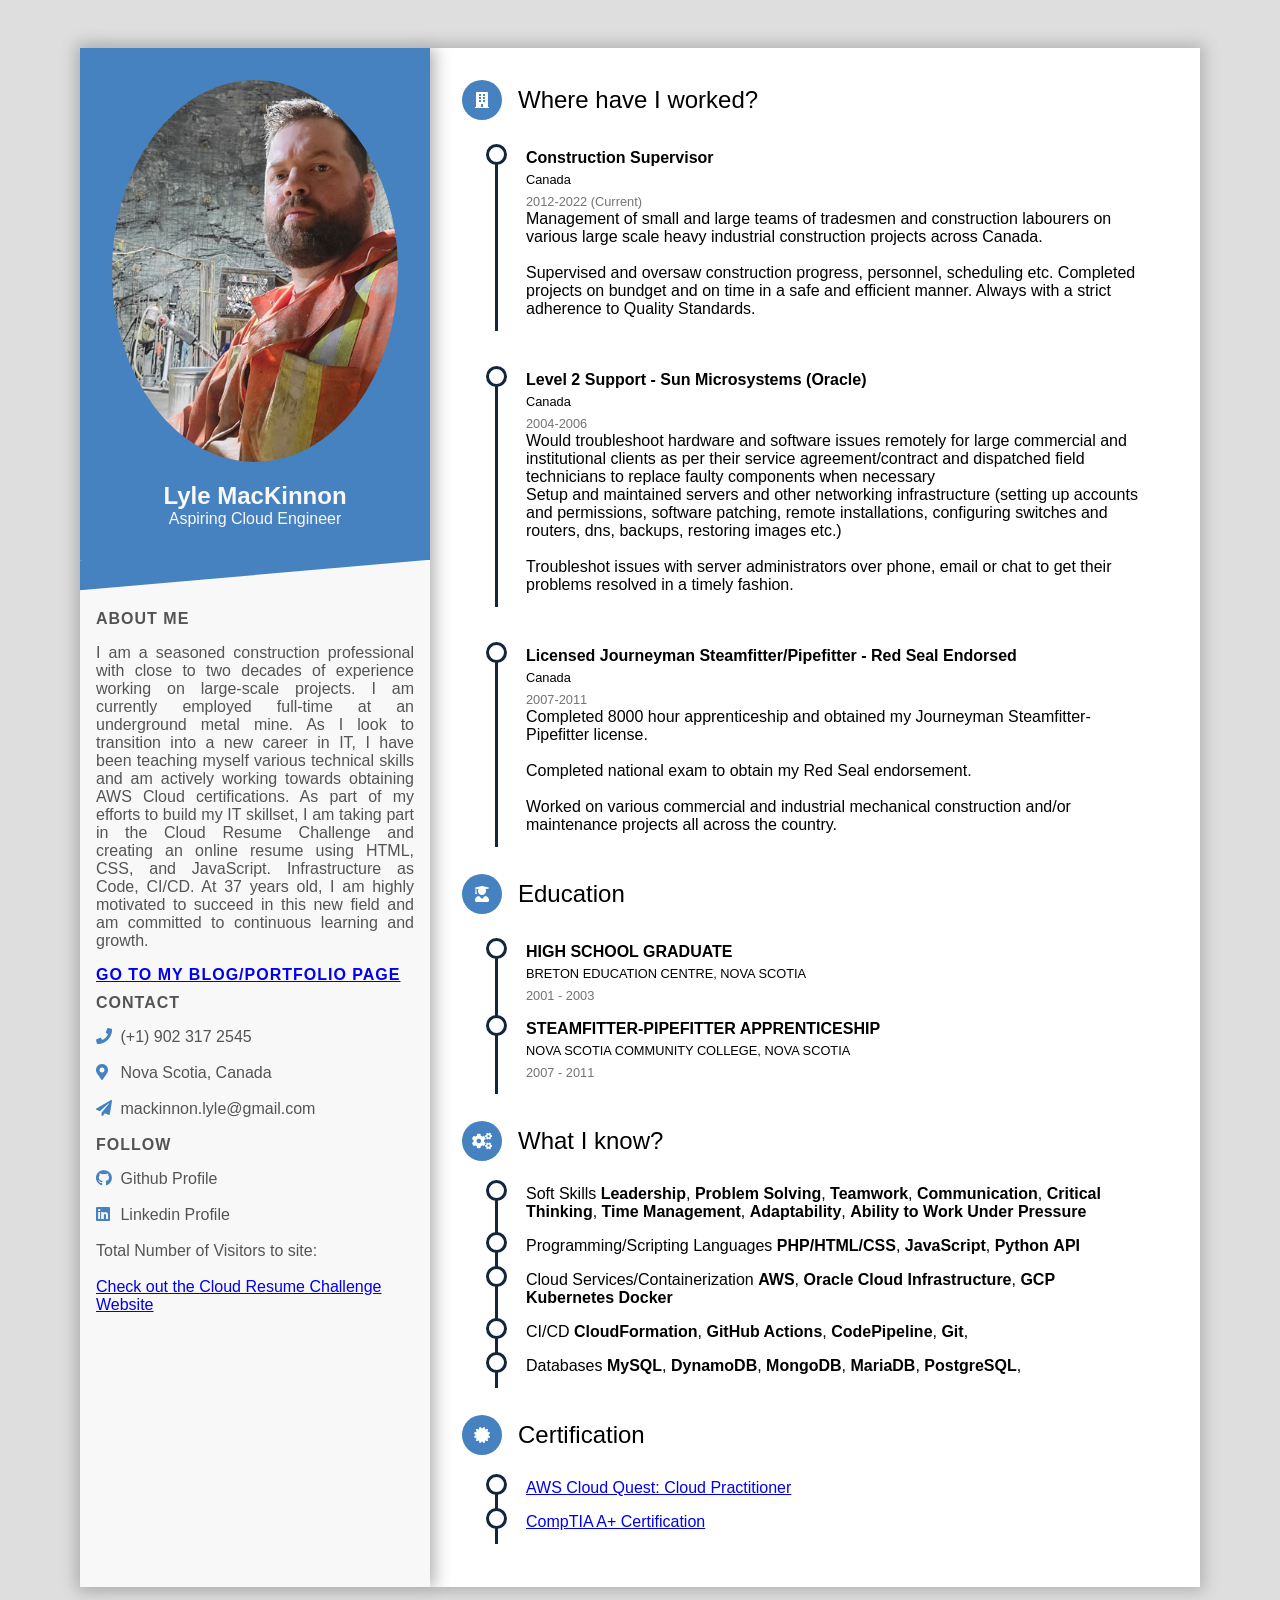
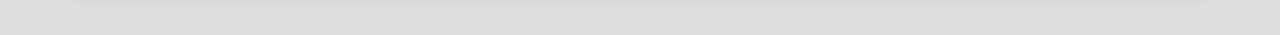
==== commit f25f947d: "Update index.html" ====
--- a/website/index.html
+++ b/website/index.html
@@ -41,7 +41,7 @@
 
                         <h1 class="title">About me</h1>
                         <p class="paragraph">
-                          I am a seasoned construction professional with close to two decades of experience working on large-scale projects. I am currently employed full-time at an underground metal mine. As I look to transition into a new career in IT, I have been teaching myself various technical skills and am actively working towards obtaining AWS Cloud certifications. As part of my efforts to build my IT skillset, I am taking part in the Cloud Resume Challenge and creating an online resume using HTML, CSS, and JavaScript. At 37 years old, I am highly motivated to succeed in this new field and am committed to continuous learning and growth.
+                          I am a seasoned construction professional with close to two decades of experience working on large-scale projects. I am currently employed full-time at an underground metal mine. As I look to transition into a new career in IT, I have been teaching myself various technical skills and am actively working towards obtaining AWS Cloud certifications. As part of my efforts to build my IT skillset, I am taking part in the Cloud Resume Challenge and creating an online resume using HTML, CSS, and JavaScript. Infrastructure as Code, CI/CD. At 37 years old, I am highly motivated to succeed in this new field and am committed to continuous learning and growth.
                         </p>
                       </div>
                       <div class="intro-section contact">
